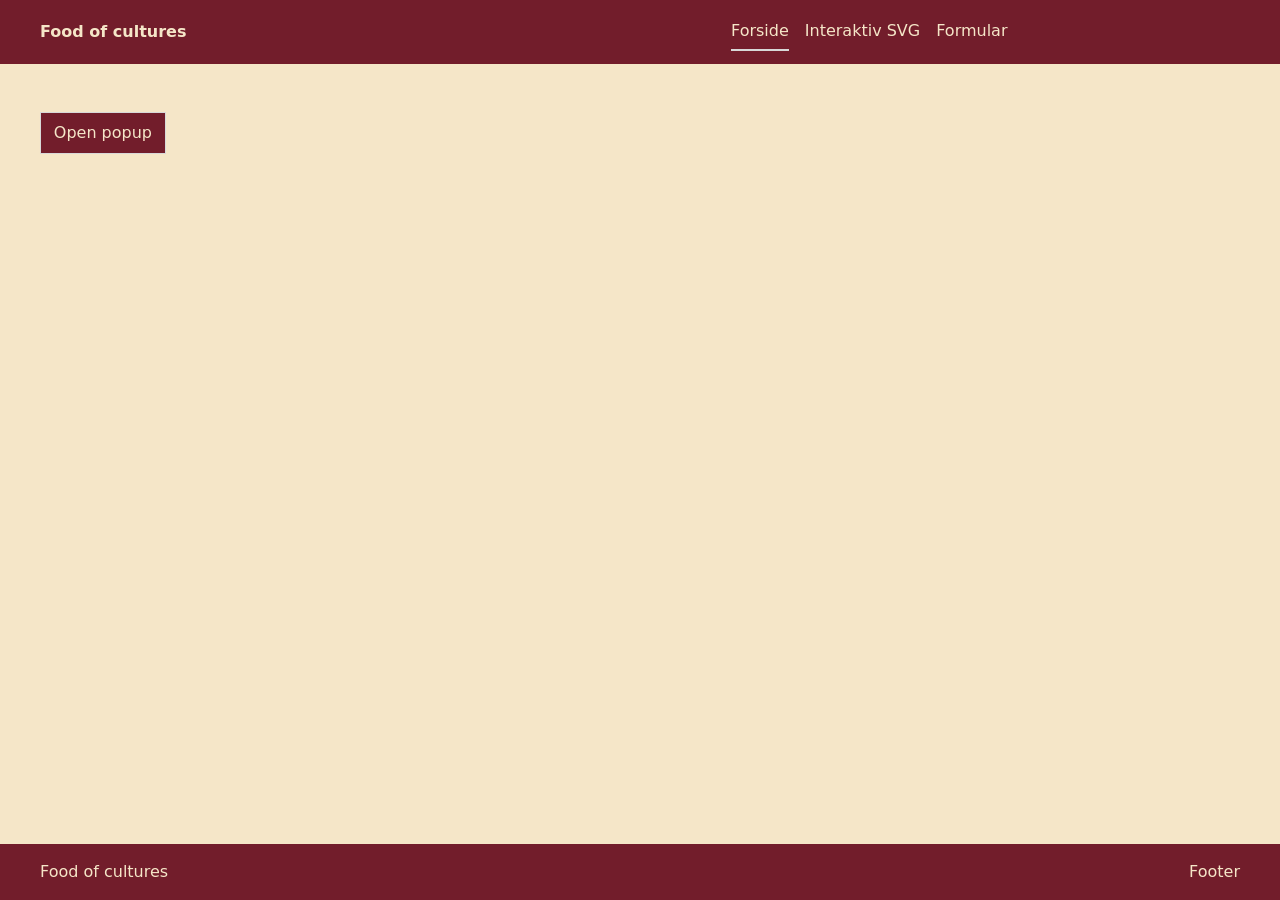
==== event-site-skabelon-main/index.html @ 93e7f70e "first commit" ====
<!doctype html>
<html lang="da">
  <head>
    <meta charset="UTF-8" />
    <meta name="viewport" content="width=device-width, initial-scale=1.0" />
    <title>Eventnavn</title>
    <link rel="stylesheet" href="./starter.css" />
    <link rel="stylesheet" href="./style.css" />
  </head>

  <body>
    <header class="site-header">
      <div class="header-content">
        <a class="site-logo" href="./">Food of cultures</a>
        <nav class="site-nav">
          <button popovertarget="menu">Menu</button>

          <!-- <button>Menu</button> -->
          <ul class="menu" id="menu" popover>
            <li><a href="./" aria-current="page">Forside</a></li>
            <li><a href="./svg.html">Interaktiv SVG</a></li>
            <li><a href="./form.html">Formular</a></li>
          </ul>
        </nav>
      </div>
    </header>

    <main>
      <section class="articles">
        <button class="button" popovertarget="popup">Open popup</button>

        <div id="popup" class="article-popup" popover>
          <h2>I'm a popup</h2>
          <p>Lorem ipsum dolor sit amet consectetur adipisicing.</p>
        </div>
      </section>
    </main>

    <footer class="site-footer">
      <div class="footer-content">
        <p>Food of cultures</p>
        <p>Footer</p>
      </div>
    </footer>
    <script src="./script.js"></script>
  </body>
</html>
---- event-site-skabelon-main/starter.css ----
*,
::before,
::after {
  box-sizing: border-box;
  margin: 0;
  padding: 0;
}

html {
  interpolate-size: allow-keywords;
  font-family: system-ui, sans-serif;
  line-height: 1.5;
  -webkit-font-smoothing: antialiased;
}

h1,
h2 {
  line-height: 1.25;
}

p,
li {
  text-wrap: pretty;
}

img,
svg {
  display: block;
  width: 100%;
  height: auto;
}

label {
  display: block;
}

input,
button,
textarea,
select {
  font: inherit;
  color: inherit;
  background-color: transparent;
  font-size: max(1em, 16px);
  padding: 0;
  margin: 0;
}

input:where([type="checkbox"], [type="radio"]) {
  width: 1em;
  height: 1em;
}

textarea {
  resize: none;
  min-height: 4lh;
}

legend {
  padding: 0;
}

select,
::picker(select) {
  appearance: base-select;
}

[popover] {
  margin: revert;
}

dialog {
  overscroll-behavior: none;

  &::backdrop {
    overflow: hidden;
    overscroll-behavior: contain;
  }
}

.visually-hidden {
  position: absolute;
  width: 1px;
  height: 1px;
  overflow: hidden;
  white-space: nowrap;
  clip-path: inset(100%);
}
---- event-site-skabelon-main/style.css ----
/* Variabler */
html {
  --color-page: #f5e6c8;
  --color-surface: #721d2b;
  --color-text: #f5e6c8;
  --color-muted: #f5e6c8;
  --color-border: #d8d8d8;
  --space-05: 0.5rem;
  --space-1: 1rem;
  --space-2: 2rem;
  --space-3: 3rem;

  background: var(--color-page);
  color: var(--color-text);
}

/* Globalt layout */
body {
  margin: 0;
  min-height: 100svh;
  display: grid;
  grid-template-rows: auto 1fr auto;
  grid-template-columns: minmax(1rlh, 1fr) minmax(0, 75rem) minmax(1rlh, 1fr);
}

h1,
h2,
h3,
p {
  margin: 0;
}

main {
  display: grid;
  grid-template-columns: inherit;
  grid-column: 1 / -1;
  align-content: start;
}

main > * {
  grid-column: 2;
  padding-block: var(--space-3);
}

.svg-page {
  display: grid;
  gap: var(--space-2);
}

.svg-intro {
  display: grid;
  gap: var(--space-1);
  max-width: 60ch;
}

.svg-intro p {
  color: var(--color-muted);
}

.svg-layout {
  display: grid;
  gap: var(--space-2);
  align-items: start;
  @media (width > 800px) {
    grid-template-columns: 1fr min(40%, 36ch);
  }
}

.form-page {
  display: grid;
  gap: var(--space-2);
  @media (width > 600px) {
    grid-template-columns: min(40%, 50ch) 1fr;
  }
}

.form-intro {
  display: grid;
  gap: var(--space-1);
  align-content: start;
  max-width: 60ch;
}

.form-intro p {
  color: var(--color-muted);
}

.opsamling-page {
  display: grid;
  gap: var(--space-2);
  align-items: start;

  @media (width > 800px) {
    grid-template-columns: minmax(0, 44ch) minmax(20rem, 1fr);
  }
}

.opsamling-intro {
  display: grid;
  gap: var(--space-1);
  max-width: 60ch;
}

.opsamling-intro p {
  color: var(--color-muted);
}

.error-page {
  display: grid;
  gap: var(--space-1);
  max-width: 60ch;
}

.error-page p {
  color: var(--color-muted);
}

/* Header og footer */
.site-header,
.site-footer {
  grid-column: 1 / -1;

  display: grid;
  grid-template-columns: inherit;
  background: var(--color-surface);
}

.header-content,
.footer-content {
  grid-column: 2;
}

.header-content {
  min-height: 4rem;
  display: flex;
  justify-content: space-between;
  align-items: center;
  gap: var(--space-1);
}

.site-logo {
  color: inherit;
  font-weight: 700;
  text-decoration: none;
}

.footer-content {
  padding-block: var(--space-1);
  display: flex;
  flex-wrap: wrap;
  justify-content: space-between;
  gap: var(--space-1);
  color: var(--color-muted);
}

/* Navigation */
[popover]:popover-open {
  display: grid;
}
.menu[popover] {
  max-height: 90vh;
  max-width: 50ch;
  width: 90vw;
  margin: 0;
  padding: 0;
  border: none;
  background: transparent;
  color: #f5e6c8;
}

.site-nav button {
  padding: 0.4rem 0.7rem;
  border: 1px solid var(--color-border);
  background: var(--color-surface);
  @media (width > 600px) {
    display: none;
  }
}

.menu {
  margin: 0;
  padding: var(--space-1);
  list-style: none;
  background: var(--color-surface);
  border: 1px solid var(--color-border);
  @media (width > 600px) {
    display: flex;
    gap: var(--space-1);
    padding: 0;
    border: none;
    background: none;
    position: static;
  }
}

.menu a {
  display: block;
  padding: 0.4rem 0;
  color: inherit;
  text-decoration: none;
  border-bottom: 2px solid #0000;
}

.menu a[aria-current="page"] {
  border-bottom-color: var(--color-border);
}

/* Flader */
.panel,
.svg-placeholder,
.form-placeholder,
.opsamling-placeholder {
  background: var(--color-surface);
  border: 1px solid var(--color-border);
}

.panel {
  padding: var(--space-1);
  display: grid;
  gap: var(--space-1);
}

.svg-placeholder,
.opsamling-placeholder {
  min-height: -webkit-fill-available;
  min-height: stretch;
}

.form-placeholder {
  min-height: -webkit-fill-available;
  min-height: stretch;
  padding: var(--space-1);
}

/* Details */
.accordion {
  display: grid;
  gap: var(--space-05);
}

.accordion-item {
  border: 1px solid var(--color-border);
  background: var(--color-surface);
}

.accordion-item p {
  padding: 0 var(--space-1) var(--space-1);
  color: var(--color-muted);
}

/* Knap/link */
.button {
  justify-self: start;
  display: inline-block;
  padding: 0.5rem 0.8rem;
  border: 1px solid var(--color-border);
  background: var(--color-surface);
  color: inherit;
  text-decoration: none;
}
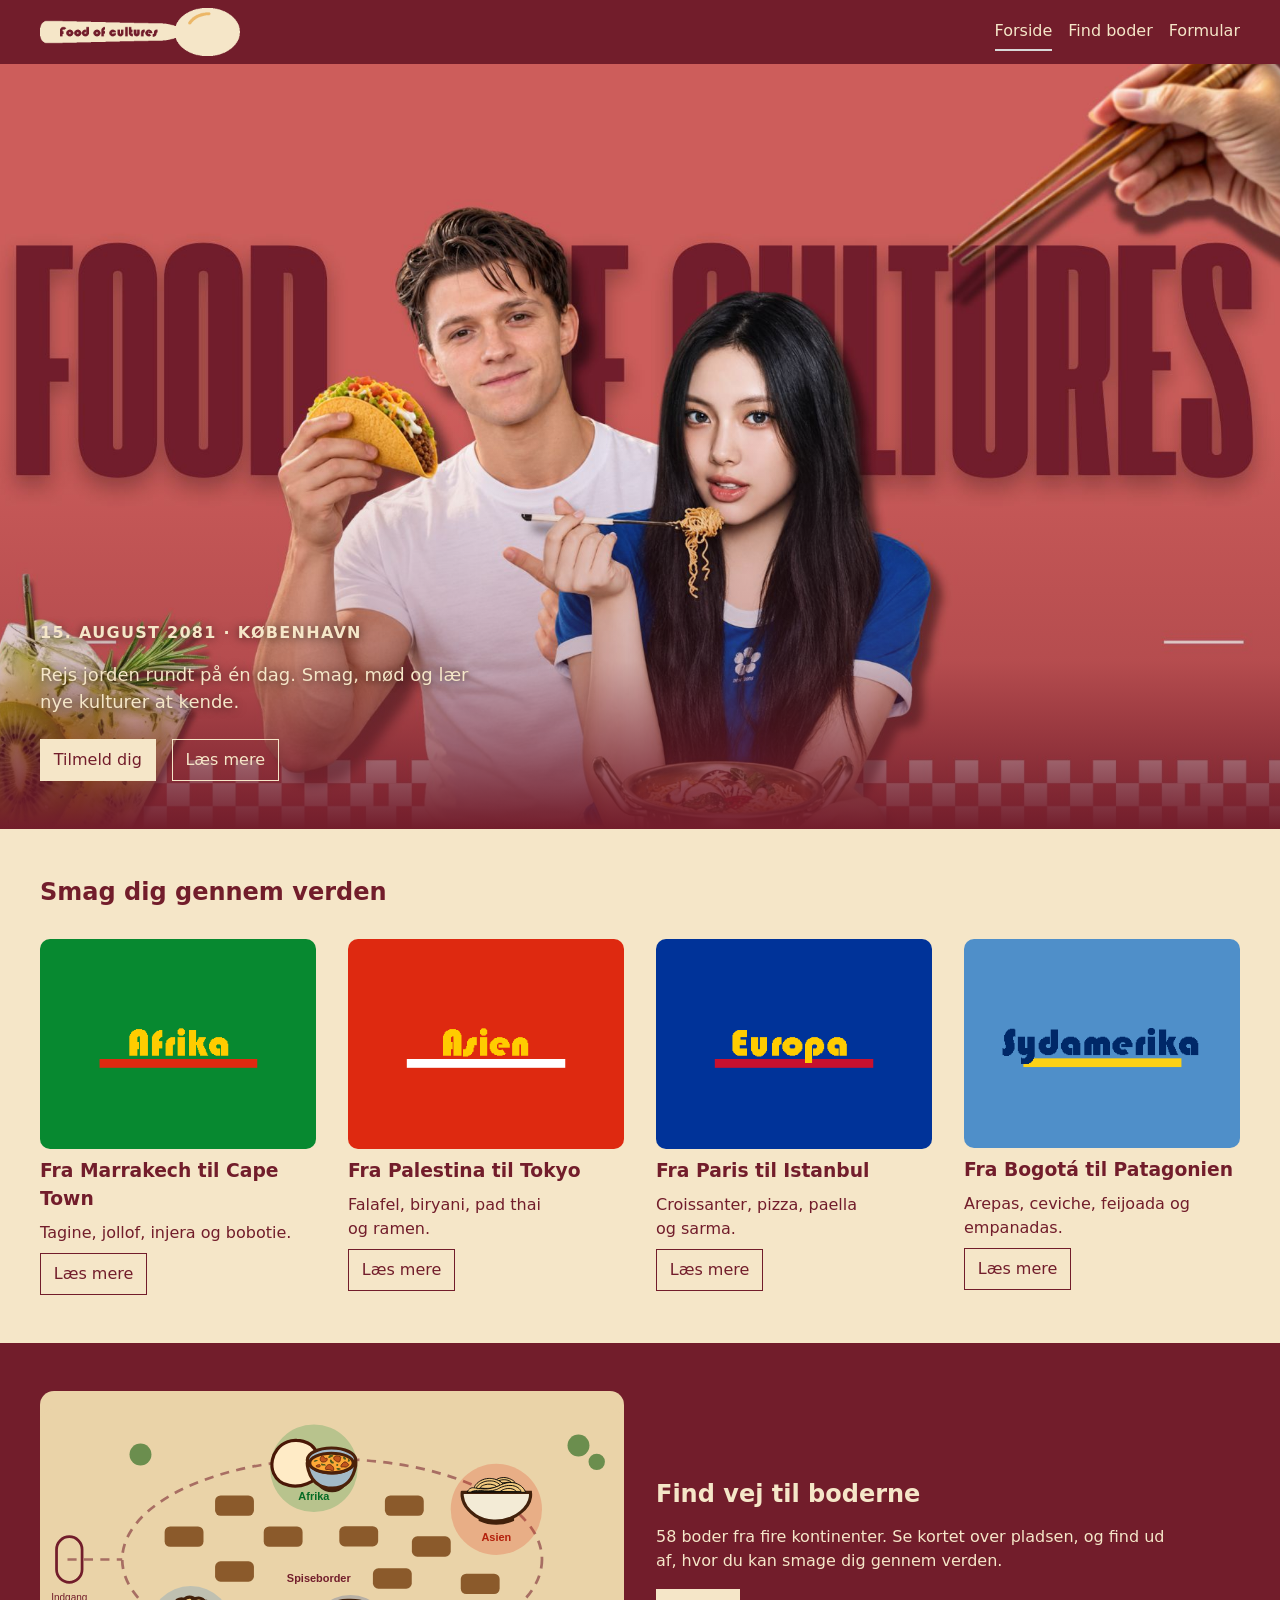
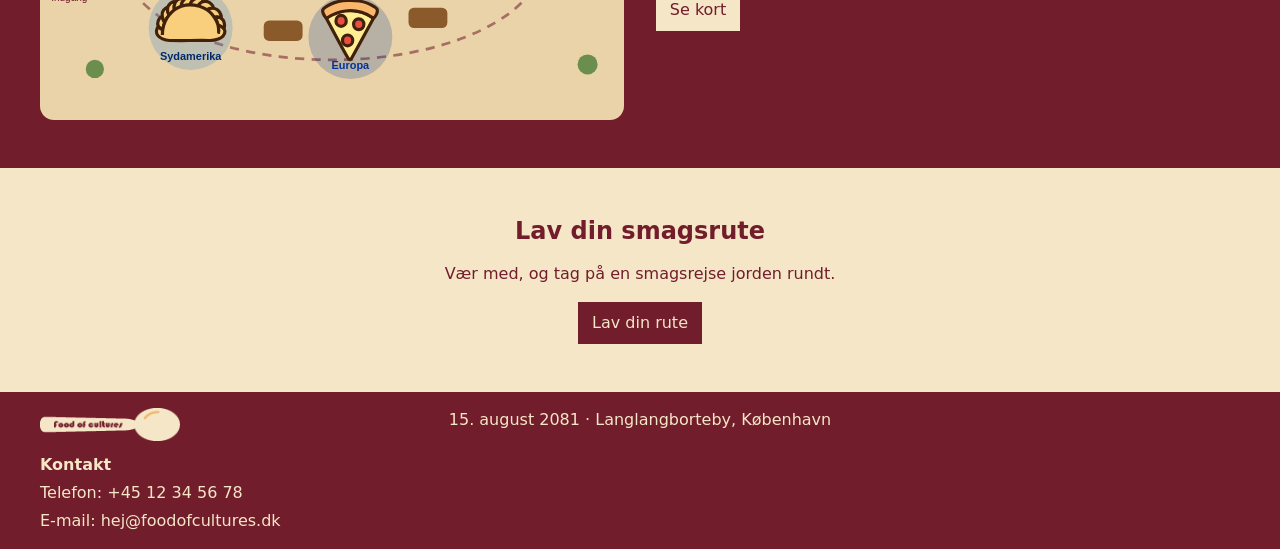
==== commit 535a7e2b: "update" ====
--- a/event-site-skabelon-main/index.html
+++ b/event-site-skabelon-main/index.html
@@ -3,7 +3,7 @@
   <head>
     <meta charset="UTF-8" />
     <meta name="viewport" content="width=device-width, initial-scale=1.0" />
-    <title>Eventnavn</title>
+    <title>Food of cultures</title>
     <link rel="stylesheet" href="./starter.css" />
     <link rel="stylesheet" href="./style.css" />
   </head>
@@ -11,14 +11,12 @@
   <body>
     <header class="site-header">
       <div class="header-content">
-        <a class="site-logo" href="./">Food of cultures</a>
+        <a class="site-logo" href="./"><img class="logo" src="image.png" alt="Food of cultures" /></a>
         <nav class="site-nav">
           <button popovertarget="menu">Menu</button>
-
-          <!-- <button>Menu</button> -->
           <ul class="menu" id="menu" popover>
             <li><a href="./" aria-current="page">Forside</a></li>
-            <li><a href="./svg.html">Interaktiv SVG</a></li>
+            <li><a href="./svg.html">Find boder</a></li>
             <li><a href="./form.html">Formular</a></li>
           </ul>
         </nav>
@@ -26,20 +24,203 @@
     </header>
 
     <main>
-      <section class="articles">
-        <button class="button" popovertarget="popup">Open popup</button>
-
-        <div id="popup" class="article-popup" popover>
-          <h2>I'm a popup</h2>
-          <p>Lorem ipsum dolor sit amet consectetur adipisicing.</p>
-        </div>
+      <!-- 1. Hero (fuld bredde) -->
+      <section class="hero">
+        <div class="hero-media">
+          <img src="FOOD 4.png" alt="" />
+        </div>
+        <div class="hero-content">
+          <div class="hero-text">
+            <!-- Titlen står allerede i billedet, så h1 skjules visuelt (men læses af skærmlæsere) -->
+            <h1 class="visually-hidden">Food of cultures</h1>
+            <p class="eyebrow">15. august 2081 · København</p>
+            <p class="hero-intro">Rejs jorden rundt på én dag. Smag, mød og lær nye kulturer at kende.</p>
+            <div class="hero-actions">
+              <a class="button button-light" href="./form.html">Tilmeld dig</a>
+              <a class="button button-ghost" href="#artikler">Læs mere</a>
+            </div>
+          </div>
+        </div>
+      </section>
+
+      <!-- 2. Popup-artikler -->
+      <section class="articles" id="artikler">
+        <h2>Smag dig gennem verden</h2>
+        <div class="article-grid">
+          <article class="article-card">
+            <img class="kontinent" src="afrika.png" alt="afrika" />
+            <h3>Fra Marrakech til Cape Town</h3>
+            <p>Tagine, jollof, injera og bobotie.</p>
+            <button class="button" popovertarget="artikel-1">Læs mere</button>
+          </article>
+
+          <article class="article-card">
+            <img class="kontinent" src="asien.png" alt="Asien" />
+            <h3>Fra Palestina til Tokyo</h3>
+            <p>Falafel, biryani, pad thai og ramen.</p>
+            <button class="button" popovertarget="artikel-2">Læs mere</button>
+          </article>
+
+          <article class="article-card">
+            <img class="kontinent" src="Europa.png" alt="Europa" />
+            <h3>Fra Paris til Istanbul</h3>
+            <p>Croissanter, pizza, paella og sarma.</p>
+            <button class="button" popovertarget="artikel-3">Læs mere</button>
+          </article>
+
+          <article class="article-card">
+            <img class="kontinent" src="sydamerika.png" alt="Sydamerika" />
+            <h3>Fra Bogotá til Patagonien</h3>
+            <p>Arepas, ceviche, feijoada og empanadas.</p>
+            <button class="button" popovertarget="artikel-4">Læs mere</button>
+          </article>
+        </div>
+
+        <div id="artikel-1" class="article-popup" popover>
+          <h2>Afrika på en tallerken</h2>
+
+          <p>Fra Middelhavets krydderier i nord til grillmaden i syd. Afrika har over 50 lande, og her kan du smage et lille udvalg.</p>
+
+          <ul>
+            <li><strong>Tagine</strong> · Marokko</li>
+            <li><strong>Couscous</strong> · Algeriet</li>
+            <li><strong>Shakshuka</strong> · Tunesien</li>
+            <li><strong>Ful medames</strong> · Egypten</li>
+            <li><strong>Thieboudienne</strong> · Senegal</li>
+            <li><strong>Suya</strong> · Nigeria</li>
+            <li><strong>Jollof</strong> · Nigeria</li>
+            <li><strong>Fufu med suppe</strong> · Ghana</li>
+            <li><strong>Ndolé</strong> · Cameroun</li>
+            <li><strong>Moambe-kylling</strong> · DR Congo</li>
+            <li><strong>Injera</strong> · Etiopien</li>
+            <li><strong>Ugali</strong> · Kenya</li>
+            <li><strong>Pilau</strong> · Tanzania</li>
+            <li><strong>Piri piri-kylling</strong> · Mozambique</li>
+            <li><strong>Romazava</strong> · Madagaskar</li>
+            <li><strong>Bobotie</strong> · Sydafrika</li>
+          </ul>
+
+          <p>Find de afrikanske boder ved fufu og suppe på kortet.</p>
+          <button class="button" popovertarget="artikel-1" popovertargetaction="hide">Luk</button>
+        </div>
+
+        <div id="artikel-2" class="article-popup" popover>
+          <h2>Asien på en tallerken</h2>
+
+          <p>Fra Mellemøstens krydderier til Østasiens dampende gryder. Asien er verdens største kontinent, og her kan du smage et lille udvalg.</p>
+
+          <ul>
+            <li><strong>Musakhan</strong> · Palæstina</li>
+            <li><strong>Falafel</strong> · Libanon</li>
+            <li><strong>Mansaf</strong> · Jordan</li>
+            <li><strong>Kabsa</strong> · Saudi-Arabien</li>
+            <li><strong>Ghormeh sabzi</strong> · Iran</li>
+            <li><strong>Plov</strong> · Usbekistan</li>
+            <li><strong>Biryani</strong> · Indien</li>
+            <li><strong>Momo</strong> · Nepal</li>
+            <li><strong>Kottu roti</strong> · Sri Lanka</li>
+            <li><strong>Pad thai</strong> · Thailand</li>
+            <li><strong>Phở</strong> · Vietnam</li>
+            <li><strong>Adobo</strong> · Filippinerne</li>
+            <li><strong>Nasi goreng</strong> · Indonesien</li>
+            <li><strong>Dumplings</strong> · Kina</li>
+            <li><strong>Bibimbap</strong> · Sydkorea</li>
+            <li><strong>Ramen</strong> · Japan</li>
+          </ul>
+
+          <p>Find de asiatiske boder ved nudelskålen på kortet.</p>
+
+          <button class="button" popovertarget="artikel-2" popovertargetaction="hide">Luk</button>
+        </div>
+
+        <div id="artikel-3" class="article-popup" popover>
+          <h2>Europa på en tallerken</h2>
+
+          <p>Fra nordens rugbrød til Middelhavets olivenolie. Europa har mange små lande med hver deres køkken, og her kan du smage et lille udvalg.</p>
+
+          <ul>
+            <li><strong>Smørrebrød</strong> · Danmark</li>
+            <li><strong>Köttbullar</strong> · Sverige</li>
+            <li><strong>Fish and chips</strong> · England</li>
+            <li><strong>Irish stew</strong> · Irland</li>
+            <li><strong>Croissant</strong> · Frankrig</li>
+            <li><strong>Pastel de nata</strong> · Portugal</li>
+            <li><strong>Paella</strong> · Spanien</li>
+            <li><strong>Pizza</strong> · Italien</li>
+            <li><strong>Bratwurst</strong> · Tyskland</li>
+            <li><strong>Wiener schnitzel</strong> · Østrig</li>
+            <li><strong>Pierogi</strong> · Polen</li>
+            <li><strong>Borsjtj</strong> · Ukraine</li>
+            <li><strong>Gullasch</strong> · Ungarn</li>
+            <li><strong>Sarma</strong> · Albanien</li>
+            <li><strong>Moussaka</strong> · Grækenland</li>
+            <li><strong>Baklava</strong> · Tyrkiet</li>
+          </ul>
+
+          <p>Find de europæiske boder ved pizzaen på kortet.</p>
+          <button class="button" popovertarget="artikel-3" popovertargetaction="hide">Luk</button>
+        </div>
+
+        <div id="artikel-4" class="article-popup" popover>
+          <h2>Sydamerika på en tallerken</h2>
+
+          <p>Fra Caribiens majs og frugt i nord til grillmaden i Patagonien. Sydamerika er fuld af farver og stærke smage, og her kan du smage et lille udvalg.</p>
+
+          <ul>
+            <li><strong>Arepas</strong> · Venezuela</li>
+            <li><strong>Bandeja paisa</strong> · Colombia</li>
+            <li><strong>Ajiaco</strong> · Colombia</li>
+            <li><strong>Pepperpot</strong> · Guyana</li>
+            <li><strong>Encebollado</strong> · Ecuador</li>
+            <li><strong>Ceviche</strong> · Peru</li>
+            <li><strong>Lomo saltado</strong> · Peru</li>
+            <li><strong>Salteñas</strong> · Bolivia</li>
+            <li><strong>Feijoada</strong> · Brasilien</li>
+            <li><strong>Pão de queijo</strong> · Brasilien</li>
+            <li><strong>Sopa paraguaya</strong> · Paraguay</li>
+            <li><strong>Chivito</strong> · Uruguay</li>
+            <li><strong>Empanadas</strong> · Argentina</li>
+            <li><strong>Asado</strong> · Argentina</li>
+            <li><strong>Pastel de choclo</strong> · Chile</li>
+            <li><strong>Curanto</strong> · Chile</li>
+          </ul>
+
+          <p>Find de sydamerikanske boder ved empanadaen på kortet.</p>
+          <button class="button" popovertarget="artikel-4" popovertargetaction="hide">Luk</button>
+        </div>
+      </section>
+
+      <!-- 3. Teaser til SVG (fuld bredde) -->
+      <section class="svg-teaser">
+        <div class="svg-teaser-content">
+          <a href="./svg.html" class="svg-teaser-img">
+            <img src="kort.svg" alt="Kort over Food of cultures med boder fra Afrika, Asien, Europa og Sydamerika" />
+          </a>
+          <div class="svg-teaser-text">
+            <h2>Find vej til boderne</h2>
+            <p>58 boder fra fire kontinenter. Se kortet over pladsen, og find ud af, hvor du kan smage dig gennem verden.</p>
+            <a class="button button-light" href="./svg.html">Se kort</a>
+          </div>
+        </div>
+      </section>
+
+      <!-- 4. Teaser til formular -->
+      <section class="form-teaser">
+        <h2>Lav din smagsrute</h2>
+        <p>Vær med, og tag på en smagsrejse jorden rundt.</p>
+        <a class="button button-primary" href="./form.html">Lav din rute</a>
       </section>
     </main>
 
     <footer class="site-footer">
       <div class="footer-content">
-        <p>Food of cultures</p>
-        <p>Footer</p>
+        <div class="footer-kontakt">
+          <a href="./"><img class="footer-logo" src="image.png" alt="Food of cultures – til forsiden" /></a>
+          <p><strong>Kontakt</strong></p>
+          <p>Telefon: <a href="tel:+4512345678">+45 12 34 56 78</a></p>
+          <p>E-mail: <a href="mailto:hej@foodofcultures.dk">hej@foodofcultures.dk</a></p>
+        </div>
+        <p class="footer-dato">15. august 2081 · Langlangborteby, København</p>
       </div>
     </footer>
     <script src="./script.js"></script>
--- a/event-site-skabelon-main/style.css
+++ b/event-site-skabelon-main/style.css
@@ -9,7 +9,13 @@
   --space-1: 1rem;
   --space-2: 2rem;
   --space-3: 3rem;
-
+  /* Egne variabler */
+  --color-ink: #721d2b; /* tekst på lys baggrund */
+  --color-accent: #e8a33d;
+  --color-map: #ead3a8;
+  --space-5: 5rem;
+
+  interpolate-size: allow-keywords;
   background: var(--color-page);
   color: var(--color-text);
 }
@@ -35,6 +41,7 @@
   grid-template-columns: inherit;
   grid-column: 1 / -1;
   align-content: start;
+  color: var(--color-ink);
 }
 
 main > * {
@@ -54,7 +61,7 @@
 }
 
 .svg-intro p {
-  color: var(--color-muted);
+  color: var(--color-ink);
 }
 
 .svg-layout {
@@ -82,7 +89,7 @@
 }
 
 .form-intro p {
-  color: var(--color-muted);
+  color: var(--color-ink);
 }
 
 .opsamling-page {
@@ -102,7 +109,7 @@
 }
 
 .opsamling-intro p {
-  color: var(--color-muted);
+  color: var(--color-ink);
 }
 
 .error-page {
@@ -112,14 +119,13 @@
 }
 
 .error-page p {
-  color: var(--color-muted);
+  color: var(--color-ink);
 }
 
 /* Header og footer */
 .site-header,
 .site-footer {
   grid-column: 1 / -1;
-
   display: grid;
   grid-template-columns: inherit;
   background: var(--color-surface);
@@ -144,6 +150,10 @@
   text-decoration: none;
 }
 
+.logo {
+  width: 200px;
+}
+
 .footer-content {
   padding-block: var(--space-1);
   display: flex;
@@ -157,21 +167,72 @@
 [popover]:popover-open {
   display: grid;
 }
+
 .menu[popover] {
-  max-height: 90vh;
-  max-width: 50ch;
-  width: 90vw;
+  /* Mobil: panel i fuld bredde under headeren */
+  inset: 4rem 0 auto 0;
+  width: 100%;
+  max-height: calc(100svh - 4rem);
   margin: 0;
-  padding: 0;
+  padding: var(--space-1) var(--space-2) var(--space-2);
   border: none;
-  background: transparent;
-  color: #f5e6c8;
+  background: var(--color-page);
+  color: var(--color-ink);
+  box-shadow: 0 1rem 2rem #0003;
+
+  /* Animation: glider ned */
+  opacity: 0;
+  translate: 0 -0.5rem;
+  transition:
+    opacity 0.25s,
+    translate 0.25s,
+    display 0.25s,
+    overlay 0.25s;
+  transition-behavior: allow-discrete;
+
+  /* Desktop: almindelig vandret menu i headeren */
+  @media (width > 600px) {
+    width: auto;
+    padding: 0;
+    background: none;
+    color: var(--color-text);
+    box-shadow: none;
+    opacity: 1;
+    translate: none;
+  }
+}
+
+.menu[popover]:popover-open {
+  opacity: 1;
+  translate: 0 0;
+}
+
+@starting-style {
+  .menu[popover]:popover-open {
+    opacity: 0;
+    translate: 0 -0.5rem;
+  }
+}
+
+/* Mobil: store links med streg imellem */
+@media (width <= 600px) {
+  .menu[popover] a {
+    padding: var(--space-1) 0;
+    font-size: 1.25rem;
+    font-weight: 600;
+    border-bottom: 1px solid #721d2b33;
+  }
+
+  .menu[popover] a[aria-current="page"] {
+    border-bottom: 3px solid var(--color-ink);
+  }
 }
 
 .site-nav button {
   padding: 0.4rem 0.7rem;
   border: 1px solid var(--color-border);
   background: var(--color-surface);
+  color: var(--color-text);
   @media (width > 600px) {
     display: none;
   }
@@ -207,10 +268,9 @@
 
 /* Flader */
 .panel,
-.svg-placeholder,
-.form-placeholder,
 .opsamling-placeholder {
   background: var(--color-surface);
+  color: var(--color-text);
   border: 1px solid var(--color-border);
 }
 
@@ -218,34 +278,16 @@
   padding: var(--space-1);
   display: grid;
   gap: var(--space-1);
-}
-
-.svg-placeholder,
+  border-radius: 14px;
+}
+
+.panel h2 {
+  color: var(--color-text);
+}
+
 .opsamling-placeholder {
   min-height: -webkit-fill-available;
   min-height: stretch;
-}
-
-.form-placeholder {
-  min-height: -webkit-fill-available;
-  min-height: stretch;
-  padding: var(--space-1);
-}
-
-/* Details */
-.accordion {
-  display: grid;
-  gap: var(--space-05);
-}
-
-.accordion-item {
-  border: 1px solid var(--color-border);
-  background: var(--color-surface);
-}
-
-.accordion-item p {
-  padding: 0 var(--space-1) var(--space-1);
-  color: var(--color-muted);
 }
 
 /* Knap/link */
@@ -257,4 +299,730 @@
   background: var(--color-surface);
   color: inherit;
   text-decoration: none;
-}
+  cursor: pointer;
+}
+
+.button-primary {
+  background: var(--color-surface);
+  color: var(--color-page);
+  border-color: var(--color-surface);
+}
+
+.button-light {
+  background: var(--color-page);
+  color: var(--color-ink);
+  border-color: var(--color-page);
+}
+
+.button-ghost {
+  background: none;
+  color: var(--color-text);
+  border-color: var(--color-text);
+}
+
+/* ============ FORSIDE ============ */
+
+/* Fuld bredde: sektionen fylder alle 3 kolonner, indholdet ligger i midten */
+.hero,
+.svg-teaser {
+  grid-column: 1 / -1;
+  display: grid;
+  grid-template-columns: inherit;
+  background: var(--color-surface);
+  color: var(--color-text);
+}
+
+.hero-content,
+.svg-teaser-content {
+  grid-column: 2;
+  display: grid;
+  gap: var(--space-2);
+  align-items: center;
+  @media (width > 800px) {
+    grid-template-columns: 1fr 1fr;
+  }
+}
+
+.hero {
+  /* Desktop: billedet fylder hele hero'en, teksten ligger nederst */
+  position: relative;
+  isolation: isolate;
+  min-height: 85svh;
+  padding-block: var(--space-3);
+  align-content: end;
+
+  /* Mobil: billedet øverst i sin egen højde, teksten under */
+  @media (width <= 800px) {
+    min-height: 0;
+    padding-top: 0;
+    gap: var(--space-1);
+  }
+}
+
+.hero-media {
+  position: absolute;
+  inset: 0;
+  z-index: -1;
+
+  @media (width <= 800px) {
+    position: relative;
+    grid-column: 1 / -1;
+  }
+}
+
+.hero-media img {
+  height: 100%;
+  object-fit: cover;
+
+  @media (width <= 800px) {
+    height: auto;
+  }
+}
+
+/* Skyggen: lag oven på billedet, mørkt forneden */
+.hero-media::after {
+  content: "";
+  position: absolute;
+  inset: 0;
+  background: linear-gradient(to top, var(--color-surface) 0%, #721d2b42 22%, #721d2b00 55%);
+
+  @media (width <= 800px) {
+    background: linear-gradient(#721d2b00 55%, var(--color-surface));
+  }
+}
+
+.hero-content {
+  @media (width > 800px) {
+    grid-template-columns: 1fr;
+  }
+}
+
+.hero-text {
+  text-shadow: 0 1px 10px #0009;
+}
+
+.hero-intro {
+  font-size: 1.125rem;
+  max-width: 40ch;
+}
+
+.hero-actions {
+  display: flex;
+  flex-wrap: wrap;
+  gap: var(--space-05) var(--space-1);
+  margin-top: var(--space-05);
+  text-shadow: none;
+}
+
+.hero-text,
+.svg-teaser-text {
+  display: grid;
+  gap: var(--space-1);
+  max-width: 50ch;
+}
+
+.hero h1 {
+  font-size: clamp(2.5rem, 7vw, 5rem);
+  line-height: 1;
+}
+
+.eyebrow {
+  font-weight: 700;
+  text-transform: uppercase;
+  letter-spacing: 0.08em;
+}
+
+/* Pladsholder til billeder (skitse) */
+.placeholder-img {
+  aspect-ratio: 4 / 3;
+  display: grid;
+  place-items: center;
+  border: 2px dashed currentColor;
+  font-size: 0.875rem;
+  opacity: 0.8;
+}
+
+/* Artikler */
+.articles {
+  display: grid;
+  gap: var(--space-2);
+}
+
+.article-grid {
+  display: grid;
+  gap: var(--space-2);
+  @media (width > 600px) {
+    grid-template-columns: repeat(2, 1fr);
+  }
+  @media (width > 1000px) {
+    grid-template-columns: repeat(4, 1fr);
+  }
+}
+
+.article-card {
+  display: grid;
+  gap: var(--space-05);
+  align-content: start;
+}
+
+.kontinent {
+  border-radius: 10px;
+}
+
+.article-card .button,
+.article-popup .button {
+  background: none;
+  color: var(--color-ink);
+  border-color: var(--color-ink);
+}
+
+/* SVG-teaser */
+.svg-teaser-img {
+  aspect-ratio: 16 / 9;
+  display: grid;
+  place-items: center;
+  background: var(--color-map);
+  border-radius: 14px;
+  overflow: hidden;
+}
+
+.svg-teaser-img img {
+  display: block;
+  width: 100%;
+  height: 100%;
+  object-fit: contain;
+}
+
+/* Formular-teaser */
+.form-teaser {
+  display: grid;
+  gap: var(--space-1);
+  justify-items: center;
+  text-align: center;
+}
+
+.form-teaser .button {
+  justify-self: center;
+}
+
+/* ============ POPOVER PÅ FORSIDEN ============ */
+.article-popup {
+  width: min(90vw, 50ch);
+  max-height: 90vh;
+  margin: auto;
+  padding: var(--space-2);
+  gap: var(--space-1);
+  overflow: auto;
+  background: var(--color-page);
+  color: var(--color-ink);
+  border: 2px solid var(--color-surface);
+  box-shadow: 0 1rem 2rem #0004;
+
+  /* Animation */
+  opacity: 0;
+  translate: 0 1rem;
+  transition:
+    opacity 0.3s,
+    translate 0.3s,
+    display 0.3s,
+    overlay 0.3s;
+  transition-behavior: allow-discrete;
+}
+
+.article-popup:popover-open {
+  opacity: 1;
+  translate: 0 0;
+}
+
+@starting-style {
+  .article-popup:popover-open {
+    opacity: 0;
+    translate: 0 1rem;
+  }
+}
+
+.article-popup::backdrop {
+  background: #0006;
+}
+
+/* ============ ACCORDION (kortside + formular) ============ */
+summary {
+  color: var(--color-text);
+}
+
+summary::marker {
+  content: none;
+}
+
+summary::after {
+  content: "+";
+}
+
+details:open summary::after {
+  content: "–";
+}
+
+::details-content {
+  height: 0;
+  overflow: clip;
+  transition: 0.3s;
+  transition-behavior: allow-discrete;
+}
+
+:open::details-content {
+  height: auto;
+}
+
+.accordion {
+  display: grid;
+  gap: var(--space-05);
+}
+
+.accordion-item {
+  border: 1px solid var(--color-border);
+  background: var(--color-surface);
+  color: var(--color-text);
+}
+
+.accordion-item summary {
+  display: flex;
+  justify-content: space-between;
+  padding: var(--space-1);
+  font-weight: 700;
+  cursor: pointer;
+}
+
+.accordion-item p {
+  padding: 0 var(--space-1) var(--space-1);
+  color: inherit;
+}
+
+/* ============ KORTSIDEN (SVG) ============ */
+.svg-placeholder {
+  background: none;
+  border: none;
+}
+
+.kort {
+  display: block;
+  width: 100%;
+  height: auto;
+}
+
+.zone {
+  cursor: pointer;
+  pointer-events: bounding-box;
+  transition:
+    transform 0.2s,
+    opacity 0.2s;
+  transform-box: fill-box;
+  transform-origin: center;
+}
+
+.zone:hover,
+.zone.active {
+  transform: scale(1.05);
+}
+
+.zone > circle:first-child {
+  transition:
+    opacity 0.2s,
+    stroke-width 0.2s;
+}
+
+.zone:hover > circle:first-child {
+  opacity: 0.4;
+}
+
+.zone.active > circle:first-child {
+  opacity: 0.45;
+  stroke: #4c210a;
+  stroke-width: 6;
+}
+
+/* ============ FORMULAR ============ */
+.form-placeholder {
+  display: grid;
+  gap: var(--space-1);
+  padding: var(--space-2);
+  background: var(--color-surface);
+  border: none;
+  border-radius: 14px;
+  color: var(--color-text);
+}
+
+.form-placeholder input[type="text"],
+.form-placeholder input[type="email"],
+.form-placeholder select {
+  padding: 0.6rem 0.8rem;
+  background: var(--color-page);
+  color: var(--color-ink);
+  border: none;
+  border-radius: 8px;
+  font: inherit;
+}
+
+.form-placeholder fieldset {
+  display: grid;
+  gap: var(--space-05);
+  padding: var(--space-1);
+  border: 1px solid var(--color-text);
+  border-radius: 10px;
+}
+
+.form-placeholder legend {
+  padding-inline: var(--space-05);
+  font-weight: 700;
+}
+
+.form-placeholder label {
+  display: flex;
+  align-items: center;
+  gap: var(--space-05);
+}
+
+.form-placeholder input[type="radio"],
+.form-placeholder input[type="checkbox"] {
+  accent-color: var(--color-accent);
+}
+
+.form-placeholder .button {
+  justify-self: start;
+  background: var(--color-page);
+  color: var(--color-ink);
+  border-color: var(--color-page);
+  border-radius: 8px;
+}
+
+/* Kontinenter der kan foldes ud */
+.ret-gruppe {
+  border: 1px solid var(--color-text);
+  border-radius: 10px;
+}
+
+.ret-gruppe summary {
+  display: flex;
+  justify-content: space-between;
+  padding: var(--space-1);
+  font-weight: 700;
+  cursor: pointer;
+}
+
+.ret-liste {
+  display: grid;
+  grid-template-columns: repeat(auto-fill, minmax(14rem, 1fr));
+  gap: var(--space-05);
+  padding: 0 var(--space-1) var(--space-1);
+}
+/* ============ OPSAMLING ============ */
+.rute-kort {
+  display: grid;
+  gap: var(--space-2);
+  background: #fbf3e2;
+  color: var(--color-ink);
+  border: 2px solid var(--color-surface);
+  border-radius: 14px;
+  overflow: hidden;
+}
+
+.rute-top {
+  display: grid;
+  gap: var(--space-05);
+  padding: var(--space-2);
+  background: var(--pas-farve, var(--color-surface));
+  color: #fff8ec;
+  border-bottom: 6px solid var(--color-accent);
+}
+
+.rute-eyebrow {
+  font-size: 0.875rem;
+  font-weight: 700;
+  text-transform: uppercase;
+  letter-spacing: 0.08em;
+  opacity: 0.85;
+}
+
+.rute-kolonner {
+  display: grid;
+  grid-template-columns: repeat(auto-fit, minmax(11rem, 1fr));
+  gap: var(--space-1);
+  padding-inline: var(--space-2);
+}
+
+.rute-kolonne {
+  display: grid;
+  gap: var(--space-05);
+  align-content: start;
+  padding: var(--space-1);
+  background: var(--kol-tint);
+  color: var(--kol-tekst);
+  border-radius: 10px;
+  border-top: 4px solid var(--kol-farve);
+}
+
+.rute-kolonne h3 {
+  font-size: 0.95rem;
+  text-transform: uppercase;
+  letter-spacing: 0.06em;
+}
+
+.rute-kolonne ol {
+  display: grid;
+  gap: 0.4rem;
+  margin: 0;
+  padding-left: 1.25rem;
+}
+
+.rute-kolonne li span {
+  display: block;
+  font-size: 0.85rem;
+  opacity: 0.75;
+}
+
+.er-start {
+  box-shadow: 0 0 0 3px var(--kol-farve);
+}
+
+.tom {
+  font-style: italic;
+  opacity: 0.6;
+}
+
+.rute-knap {
+  margin: 0 var(--space-2) var(--space-2);
+  background: none;
+  color: var(--color-ink);
+  border-color: var(--color-ink);
+  border-radius: 8px;
+}
+
+/* Dæmpede kontinentfarver */
+.kol-afrika {
+  --kol-farve: #4f7a45;
+  --kol-tint: #e3ead6;
+  --kol-tekst: #24401f;
+}
+.kol-asien {
+  --kol-farve: #b5482f;
+  --kol-tint: #f4dcd3;
+  --kol-tekst: #6b2112;
+}
+.kol-europa {
+  --kol-farve: #34558b;
+  --kol-tint: #dce3ef;
+  --kol-tekst: #1c2f52;
+}
+.kol-sydamerika {
+  --kol-farve: #457399;
+  --kol-tint: #dde9f3;
+  --kol-tekst: #1f3e5e;
+}
+
+/* Variationer: toppen får startkontinentets farve */
+.pas-afrika {
+  --pas-farve: #4f7a45;
+}
+.pas-asien {
+  --pas-farve: #b5482f;
+}
+.pas-europa {
+  --pas-farve: #34558b;
+}
+.pas-sydamerika {
+  --pas-farve: #457399;
+}
+/* Opsamling: billet-design */
+.opsamling-page {
+  grid-template-columns: 1fr !important;
+  max-width: 70rem;
+  margin-inline: auto;
+}
+
+.opsamling-intro {
+  max-width: none;
+  display: flex;
+  flex-wrap: wrap;
+  align-items: end;
+  justify-content: space-between;
+  gap: var(--space-1);
+}
+
+.opsamling-intro p {
+  max-width: 50ch;
+}
+
+.rute-kort {
+  gap: 0;
+  font-size: 1.05rem;
+}
+
+.rute-top {
+  padding: var(--space-2) var(--space-3);
+  border-bottom: none;
+}
+
+.rute-top h2 {
+  font-size: clamp(1.75rem, 3vw, 2.5rem);
+}
+
+/* Perforering som på en billet */
+.rute-kolonner {
+  position: relative;
+  padding: var(--space-3);
+  border-top: 3px dashed var(--color-surface);
+  grid-template-columns: 1fr;
+
+  @media (width > 600px) {
+    grid-template-columns: repeat(2, 1fr);
+  }
+  @media (width > 1000px) {
+    grid-template-columns: repeat(4, 1fr);
+  }
+}
+
+.rute-kolonner::before,
+.rute-kolonner::after {
+  content: "";
+  position: absolute;
+  top: -18px;
+  width: 32px;
+  height: 32px;
+  border-radius: 50%;
+  background: var(--color-page);
+  border: 2px solid var(--color-surface);
+}
+
+.rute-kolonner::before {
+  left: -18px;
+}
+
+.rute-kolonner::after {
+  right: -18px;
+}
+
+.rute-kolonne {
+  padding: var(--space-1) var(--space-1) var(--space-2);
+  gap: var(--space-1);
+}
+
+.rute-kolonne h3 {
+  font-size: 1.05rem;
+}
+
+.rute-kolonne li span {
+  font-size: 0.9rem;
+}
+
+.rute-knap {
+  margin: 0 var(--space-3) var(--space-3);
+}
+/* Opsamling: lige brede kolonner og fast bredde */
+.opsamling-page {
+  width: 100%;
+}
+
+.rute-kolonner {
+  @media (width > 600px) {
+    grid-template-columns: repeat(2, minmax(0, 1fr));
+  }
+  @media (width > 1000px) {
+    grid-template-columns: repeat(4, minmax(0, 1fr));
+  }
+}
+
+/* Opsamling: farver fra egen palette */
+.rute-kolonne {
+  background: #efe0c0;
+  color: var(--color-ink);
+}
+
+.rute-kolonne h3 {
+  color: var(--kol-farve);
+}
+
+.kol-afrika {
+  --kol-farve: #3f4a2c;
+}
+.kol-asien {
+  --kol-farve: #721d2b;
+}
+.kol-europa {
+  --kol-farve: #000529;
+}
+.kol-sydamerika {
+  --kol-farve: #276778;
+}
+
+.pas-afrika {
+  --pas-farve: #3f4a2c;
+}
+.pas-asien {
+  --pas-farve: #721d2b;
+}
+.pas-europa {
+  --pas-farve: #000529;
+}
+.pas-sydamerika {
+  --pas-farve: #276778;
+}
+/* Opsamling: lige brede kolonner og fast bredde */
+.opsamling-page {
+  width: 100%;
+}
+
+.rute-kolonner {
+  @media (width > 600px) {
+    grid-template-columns: repeat(2, minmax(0, 1fr));
+  }
+  @media (width > 1000px) {
+    grid-template-columns: repeat(4, minmax(0, 1fr));
+  }
+}
+.footer-logo {
+  width: 140px;
+  display: block;
+}
+
+.footer-content {
+  align-items: center;
+}
+.footer-kontakt {
+  display: grid;
+  gap: 0.25rem;
+}
+
+.footer-kontakt .footer-logo {
+  margin-bottom: var(--space-05);
+}
+
+.footer-content {
+  align-items: end;
+}
+
+.footer-content a {
+  color: inherit;
+  text-decoration: none;
+}
+
+.footer-content a:hover {
+  text-decoration: underline;
+}
+.footer-content {
+  display: grid;
+  grid-template-columns: 1fr;
+  gap: var(--space-2);
+  align-items: end;
+
+  @media (width > 800px) {
+    grid-template-columns: 1fr auto 1fr;
+  }
+}
+
+.footer-dato {
+  text-align: center;
+  white-space: nowrap;
+  align-self: start;
+}
+@view-transition {
+  navigation: auto;
+}
